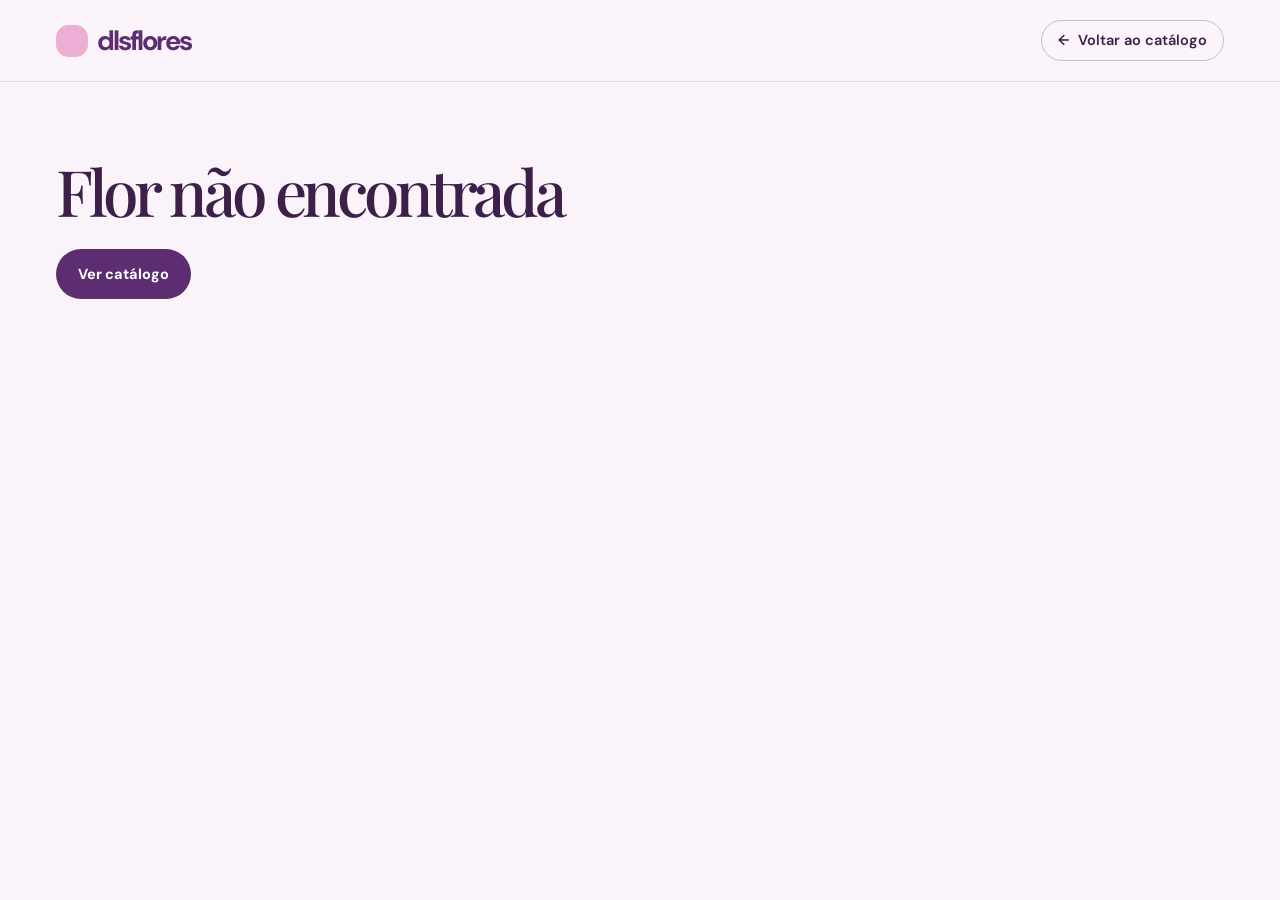
==== flor.html @ 9d29a703 "Abre cada flor em uma página de produto" ====
<!doctype html>
<html lang="pt-BR">
<head>
  <meta charset="utf-8">
  <meta name="viewport" content="width=device-width, initial-scale=1">
  <meta name="theme-color" content="#f8f0fa">
  <title>Flor de chenille | DLS Flores</title>
  <link rel="icon" href="assets/logo.jpg" type="image/jpeg">
  <link rel="preconnect" href="https://fonts.googleapis.com">
  <link rel="preconnect" href="https://fonts.gstatic.com" crossorigin>
  <link href="https://fonts.googleapis.com/css2?family=DM+Sans:wght@400;500;600;700&family=Playfair+Display:ital,wght@0,500;0,600;1,500&display=swap" rel="stylesheet">
  <link rel="stylesheet" href="style.css">
  <script src="catalogo.js" defer></script>
</head>
<body class="product-page">
  <a class="skip" href="#conteudo">Ir para o conteúdo</a>
  <header class="header">
    <div class="shell header-inner">
      <a class="brand" href="index.html" aria-label="DLS Flores, início">
        <span class="flower brand-flower" aria-hidden="true"></span>
        <span>dlsflores</span>
      </a>
      <nav aria-label="Navegação principal">
        <a class="nav-action" href="index.html#buques"><span aria-hidden="true">←</span> Voltar ao catálogo</a>
      </nav>
    </div>
  </header>

  <main class="shell product-main" id="conteudo">
    <div class="product-layout" hidden>
      <figure class="product-figure">
        <img id="product-image" width="720" height="720" fetchpriority="high" alt="">
        <figcaption>Imagem ilustrativa</figcaption>
      </figure>
      <section class="product-details" aria-labelledby="product-title">
        <p class="eyebrow"><span aria-hidden="true"></span> Flor artesanal de chenille</p>
        <h1 id="product-title"></h1>
        <form class="product-form" action="https://wa.me/554498405677" target="_blank" rel="noopener noreferrer">
          <fieldset>
            <legend>Escolha uma opção</legend>
            <label class="product-option">
              <input type="radio" name="formato" value="1 unidade" required>
              <span>1 unidade</span>
              <strong data-price></strong>
            </label>
            <label class="product-option">
              <input type="radio" name="formato" value="buquê com 3">
              <span>Buquê com 3</span>
              <strong data-price></strong>
            </label>
            <label class="product-option">
              <input type="radio" name="formato" value="buquê com 5">
              <span>Buquê com 5</span>
              <strong data-price></strong>
            </label>
          </fieldset>
          <button class="action product-send" type="submit">Enviar mensagem <span aria-hidden="true">↗</span></button>
          <p class="product-note">Abre o WhatsApp com a mensagem pronta.</p>
        </form>
      </section>
    </div>
    <div class="product-empty" hidden>
      <h1>Flor não encontrada</h1>
      <a class="action" href="index.html#buques">Ver catálogo</a>
    </div>
    <noscript>
      <p>Ative o JavaScript para conferir as opções desta flor.</p>
    </noscript>
  </main>
</body>
</html>
---- style.css ----
:root {
  --ink: #3d2049;
  --muted: #624c69;
  --plum: #5c2d70;
  --paper: #faf3fa;
  --rose: #f5c3e1;
  --serif: "Playfair Display", Georgia, serif;
  --sans: "DM Sans", Arial, sans-serif;
}

*, *::before, *::after { box-sizing: border-box; }
html { scroll-behavior: smooth; }
body { margin: 0; color: var(--ink); background: var(--paper); font-family: var(--sans); }
a { color: inherit; text-decoration: none; }
img { display: block; max-width: 100%; }
figure, h1, h2, p { margin: 0; }
a:focus-visible { outline: 2px solid #a24b90; outline-offset: 5px; }
section { scroll-margin-top: 24px; }
.shell { width: min(1220px, calc(100% - 112px)); margin-inline: auto; }
.skip { position: fixed; z-index: 3; top: 10px; left: 10px; padding: 12px 18px; background: white; transform: translateY(-150%); }
.skip:focus { transform: translateY(0); }

.header { border-bottom: 1px solid #e9dce9; background: #fbf5fb; }
.header-inner, .header nav, .brand { display: flex; align-items: center; }
.header-inner { min-height: 81px; justify-content: space-between; gap: 18px; }
.header nav { gap: clamp(15px, 3.2vw, 46px); font-size: .91rem; font-weight: 600; }
.header nav > a:first-child:hover, footer a:hover { text-decoration: underline; text-underline-offset: .35em; }
.brand { gap: 9px; color: var(--plum); font-size: 1.72rem; font-weight: 700; letter-spacing: -.078em; }
.flower {
  display: inline-block;
  flex: none;
  background: currentColor;
  clip-path: shape(from 50% 15%, curve to 75% 15% with 60% -4% / 72% 0%, curve to 85% 36% with 85% 9% / 91% 21%, curve to 85% 64% with 105% 32% / 105% 65%, curve to 75% 85% with 93% 80% / 87% 91%, curve to 50% 85% with 70% 103% / 56% 97%, curve to 25% 85% with 44% 97% / 30% 103%, curve to 15% 64% with 13% 91% / 7% 80%, curve to 15% 36% with -5% 65% / -5% 32%, curve to 25% 15% with 9% 21% / 15% 9%, curve to 50% 15% with 28% 0% / 40% -4%, close);
  border-radius: 40%;
}
.brand-flower { width: 32px; height: 32px; color: #edaed6; }
.nav-action { border: 1px solid #cfb6d2; border-radius: 100px; padding: 10px 16px; }
.nav-action span { margin-left: 6px; }
.nav-action:hover { background: #f1e2f3; }

.hero { overflow: hidden; background: radial-gradient(ellipse at 83% 25%, #f2e1f5 0, transparent 68%), var(--paper); }
.hero-inner { min-height: 690px; display: grid; grid-template-columns: 1.1fr .9fr; gap: 5%; align-items: center; padding-block: 50px 42px; }
.hero-copy { padding-bottom: 27px; }
.eyebrow { display: flex; align-items: center; gap: 10px; color: var(--plum); font-size: .72rem; font-weight: 700; letter-spacing: .17em; line-height: 1.6; text-transform: uppercase; }
.eyebrow > span { background: #a765a0; width: 7px; height: 7px; border-radius: 50%; flex: none; }
h1, h2 { font-family: var(--serif); font-weight: 500; letter-spacing: -.065em; }
h1 { margin-block: 22px 24px; font-size: clamp(3rem, 6.15vw, 6.1rem); line-height: 1.035; }
h1 em { color: #783e88; font-weight: 500; white-space: nowrap; }
.intro, .about p:not(.eyebrow) { font-size: 1.08rem; color: var(--muted); line-height: 1.75; }
.intro { max-width: 390px; }
.action { display: inline-flex; align-items: center; gap: 23px; padding: 15px 22px; margin-top: 30px; min-height: 50px; border-radius: 100px; background: var(--plum); color: white; font-size: .91rem; font-weight: 700; transition: background-color .2s; }
.action:hover { background: #733c86; }

.hero-figure { position: relative; width: min(100%, 490px); justify-self: end; }
.hero-image { width: 100%; aspect-ratio: 4 / 4.64; height: auto; object-fit: cover; object-position: 50% 55%; border-radius: 48% 48% 23px 23px / 38% 38% 23px 23px; background: #d2a7c7; }
figcaption { margin-top: 8px; color: var(--muted); text-align: right; font-size: .72rem; }
.sparkle { position: absolute; color: #844795; line-height: 1; pointer-events: none; }
.sparkle-large { right: 0; top: 6%; font-size: clamp(1.8rem, 4vw, 3.4rem); }
.sparkle-small { right: -3%; top: 14%; font-size: clamp(1rem, 2.1vw, 1.6rem); }
.stamp { position: absolute; bottom: 12%; left: -38px; width: 100px; aspect-ratio: 1; display: grid; place-items: center; transform: rotate(-12deg); }
.stamp-flower { position: absolute; inset: 0; color: var(--rose); }
.stamp > span:last-child { position: relative; text-align: center; font-size: .72rem; line-height: 1.22; letter-spacing: .12em; font-weight: 700; color: var(--plum); }

.gallery { background: #fbf5fb; border-top: 1px solid #ebdce8; }
.gallery-inner { padding-block: clamp(50px, 7vw, 94px); text-align: center; }
.gallery h2 { margin-top: 0; margin-bottom: 12px; }
.gallery p { color: var(--muted); line-height: 1.6; }
.gallery-grid {
  display: grid;
  grid-template-columns: repeat(3, minmax(0, 1fr));
  gap: clamp(12px, 2.4vw, 30px);
  margin: clamp(24px, 4vw, 44px) 0 0;
  padding: 0;
  list-style: none;
}
.gallery-card {
  display: flex;
  border-radius: clamp(12px, 2vw, 22px);
  border: 1px solid #ebdce8;
  background: #fffbff;
  text-align: left;
}
.gallery-card-link {
  display: flex;
  flex: 1;
  flex-direction: column;
  min-width: 0;
  overflow: hidden;
  border-radius: inherit;
}
.gallery-card img {
  width: 100%;
  height: auto;
  aspect-ratio: 1;
  object-fit: cover;
  background: #eee0f3;
}
.gallery-card-content {
  display: flex;
  flex: 1;
  flex-wrap: wrap;
  gap: 10px 18px;
  align-items: center;
  justify-content: space-between;
  padding: clamp(12px, 1.8vw, 22px);
}
.gallery-card h3 {
  margin: 0;
  font-family: var(--serif);
  font-size: clamp(1.15rem, 2.1vw, 1.55rem);
  font-weight: 600;
  line-height: 1.2;
}
.gallery-button {
  display: inline-flex;
  align-items: center;
  border: 1px solid #cfb6d2;
  border-radius: 100px;
  color: var(--plum);
  background: #fbf5fb;
  min-height: 44px;
  padding: 8px 12px;
  font-size: .85rem;
  font-weight: 700;
}
.gallery-button span { margin-left: 4px; }
.gallery-card-link:hover .gallery-button,
.gallery-card-link:focus-visible .gallery-button { background: #f1e2f3; }
.gallery .gallery-caption { margin-top: 12px; text-align: right; font-size: .75rem; }

.product-main { padding-block: clamp(24px, 5vw, 72px); }
.product-layout:not([hidden]) {
  display: grid;
  grid-template-columns: minmax(0, 1.18fr) minmax(0, 1fr);
  gap: clamp(20px, 4vw, 56px);
  align-items: start;
}
.product-figure img { width: 100%; height: auto; border-radius: clamp(14px, 2vw, 26px); background: #eee0f3; }
.product-details {
  padding: clamp(20px, 3.4vw, 44px);
  border: 1px solid #e6d2e6;
  border-radius: 24px;
  background: #fffbff;
}
.product-main h1 { font-size: clamp(2.35rem, 5vw, 4.5rem); margin-block: 12px 25px; }
.product-page .nav-action span { margin: 0 5px 0 0; }
.product-empty .action { margin-top: 0; }
.product-form fieldset { margin: 0; padding: 0; border: 0; }
.product-form legend { padding: 0; margin-bottom: 12px; color: var(--muted); }
.product-option {
  display: grid;
  grid-template-columns: auto 1fr auto;
  align-items: center;
  gap: 10px;
  min-height: 48px;
  padding: 9px 12px;
  border: 1px solid #e6d2e6;
  border-radius: 12px;
  cursor: pointer;
}
.product-option + .product-option { margin-top: 8px; }
.product-option:has(input:checked) { background: #f4e7f6; border-color: var(--plum); }
.product-option input { margin: 0; accent-color: var(--plum); }
.product-option strong { color: var(--plum); white-space: nowrap; }
.product-send { width: 100%; justify-content: center; margin-top: 20px; border: 0; font-family: inherit; cursor: pointer; }
.product-note { margin-top: 10px; color: var(--muted); font-size: .82rem; text-align: center; }
button:focus-visible { outline: 2px solid #a24b90; outline-offset: 3px; }

.about { background: #fffbf8; border-top: 1px solid #ebdce8; }
.about-inner { padding-block: clamp(58px, 8vw, 112px); display: grid; grid-template-columns: 1fr .88fr; gap: clamp(32px, 8%, 110px); align-items: center; }
.about-figure img { border-radius: 22px; width: 100%; height: auto; }
h2 { font-size: clamp(2.7rem, 5vw, 4.65rem); line-height: 1.05; margin-block: 12px 20px; }
.about p + p:not(.eyebrow) { margin-top: 13px; }
footer { color: #fae9f9; background: #4f285f; padding-bottom: calc(58px + env(safe-area-inset-bottom, 0px)); }
.footer-inner, .footer-brand { display: flex; align-items: center; gap: 16px; }
.footer-inner { justify-content: space-between; padding-block: 29px; }
.footer-brand img { width: 65px; height: 65px; border-radius: 12px; }
.footer-brand strong { font-size: 1rem; }
.footer-brand p, footer a { font-size: .82rem; }
.footer-brand p { margin-top: 5px; }
footer a { white-space: nowrap; }
footer a span { margin-left: 7px; }

.whatsapp-link {
  position: fixed;
  z-index: 2;
  right: calc(clamp(12px, 2.6vw, 32px) + env(safe-area-inset-right, 0px));
  bottom: calc(16px + env(safe-area-inset-bottom, 0px));
  display: grid;
  place-items: center;
  width: 56px;
  height: 56px;
  color: #fff;
  background: var(--plum);
  border: 1px solid var(--rose);
  border-radius: 50%;
  box-shadow: 0 4px 16px #3d204938;
}
.whatsapp-link:hover { background: #733c86; }

@media (max-width: 1000px) {
  .shell { width: calc(100% - 72px); }
  .hero-inner { min-height: auto; }
}
@media (max-width: 740px) {
  .shell { width: calc(100% - 44px); }
  .gallery-grid { grid-template-columns: repeat(2, minmax(0, 1fr)); }
  .product-layout:not([hidden]) { grid-template-columns: 1fr; }
  .header-inner { min-height: 66px; }
  .header nav { gap: 13px; font-size: .8rem; }
  .nav-action { padding: 8px 10px; }
  .nav-action span { margin-left: 2px; }
  .brand { font-size: 1.42rem; gap: 5px; }
  .brand-flower { width: 26px; height: 26px; }
  .hero-inner, .about-inner { grid-template-columns: 1fr; }
  .hero-inner { padding-block: 45px 26px; gap: 30px; }
  .hero-copy { padding-bottom: 0; }
  h1 { font-size: clamp(2.7rem, 10.1vw, 4.5rem); margin-block: 13px 18px; }
  .intro, .about p:not(.eyebrow) { font-size: 1rem; }
  .action { margin-top: 22px; }
  .hero-figure { justify-self: center; width: min(100% - 24px, 445px); }
  .stamp { left: -22px; width: 76px; }
  .stamp > span:last-child { font-size: .61rem; }
  .about-figure { grid-row: 2; }
  .about-inner { gap: 25px; }
}
@media (max-width: 380px) {
  .shell { width: calc(100% - 32px); }
  .footer-inner { align-items: flex-start; flex-direction: column; }
}
@media (prefers-reduced-motion: reduce) {
  html { scroll-behavior: auto; }
  .action { transition: none; }
}
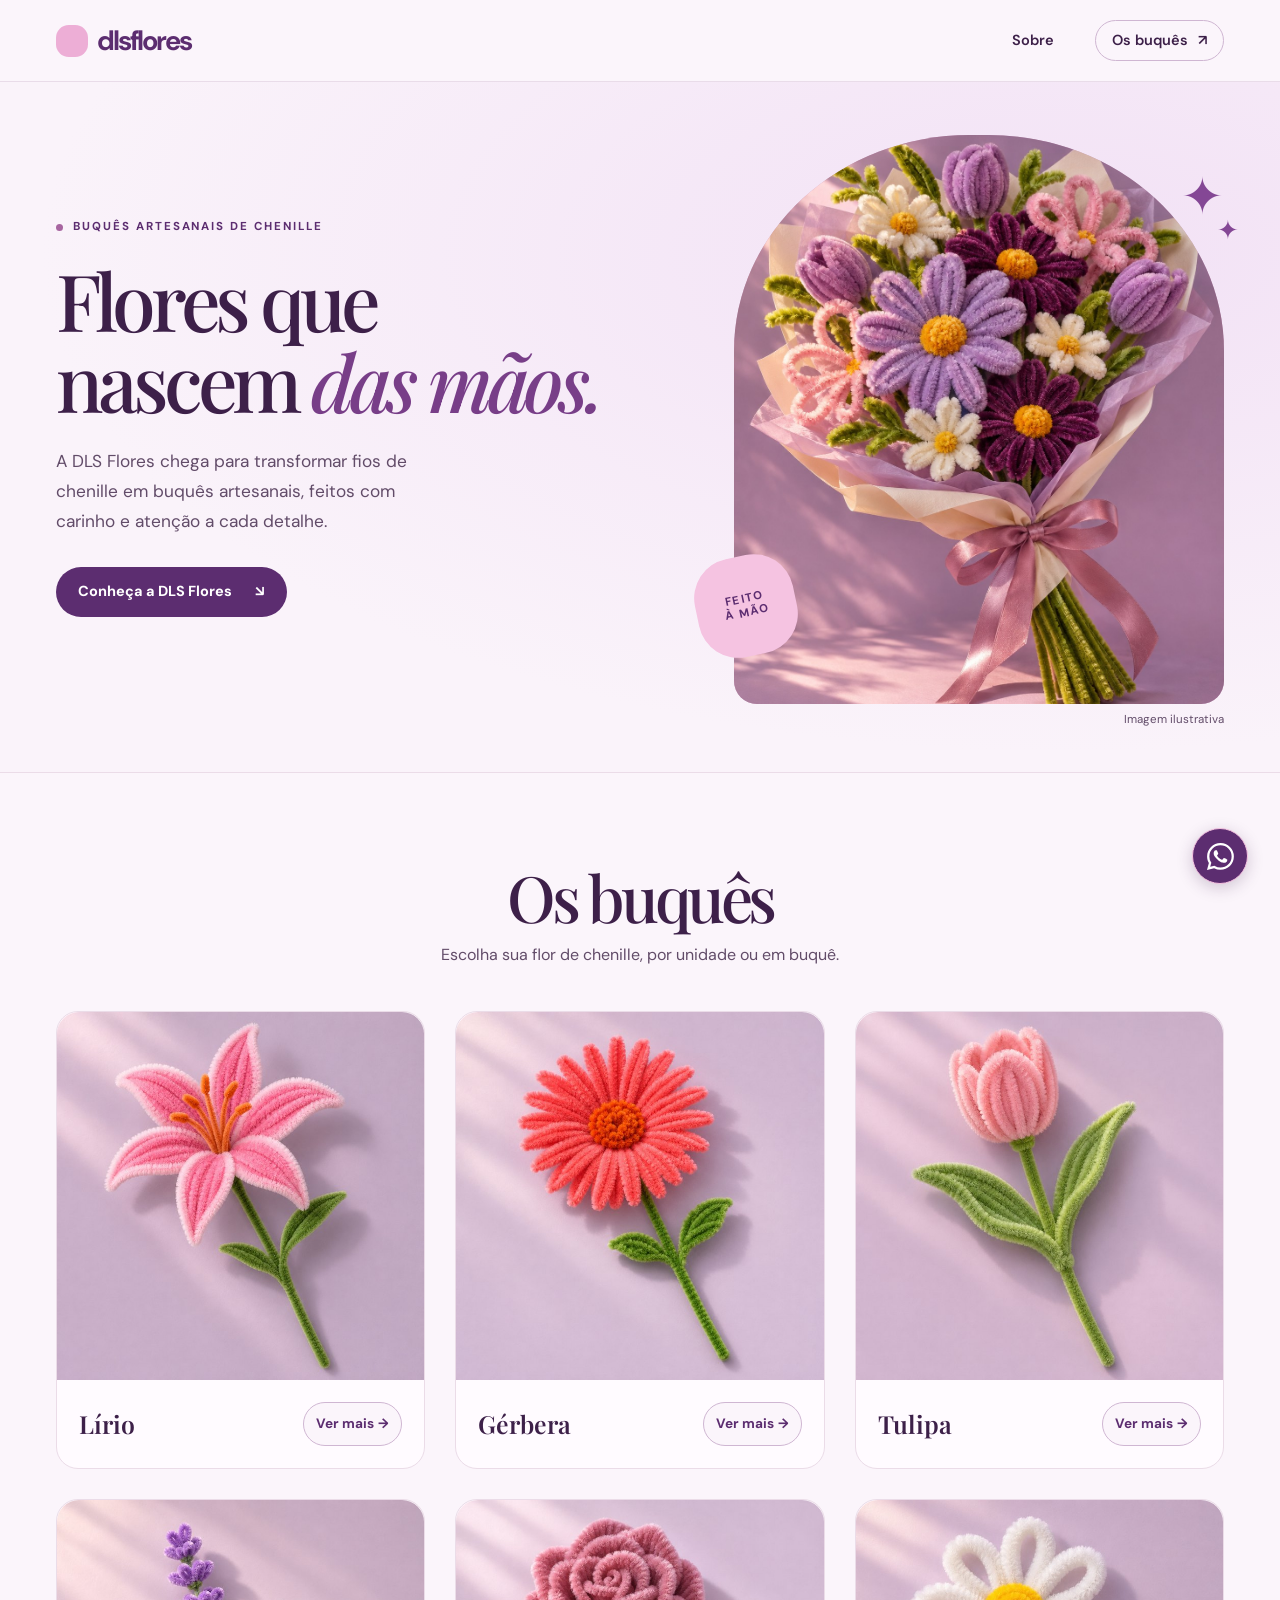
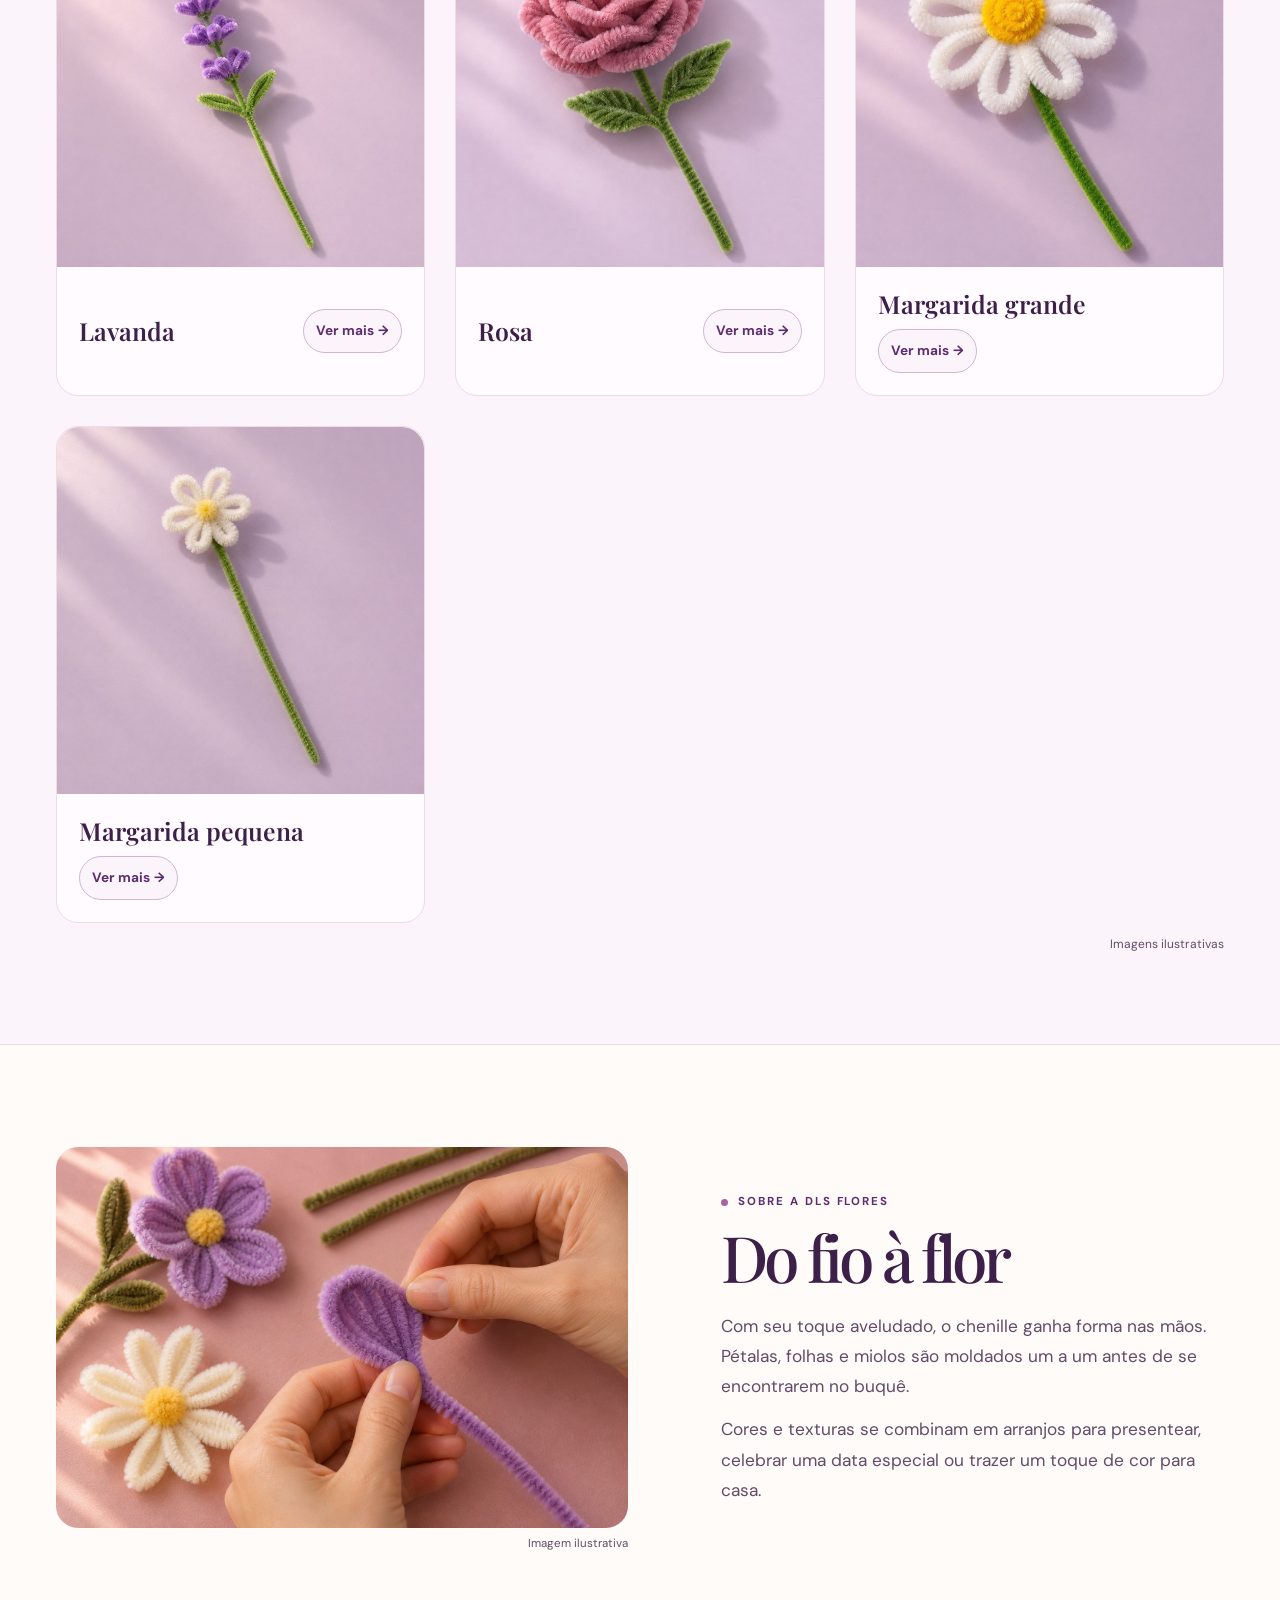
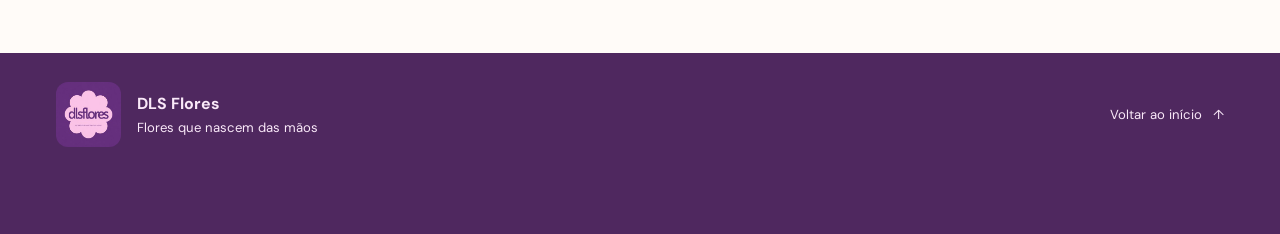
==== commit fea406af: "Navega entre produtos por fragmento na mesma aba" ====
--- a/flor.html
+++ b/flor.html
@@ -3,69 +3,13 @@
 <head>
   <meta charset="utf-8">
   <meta name="viewport" content="width=device-width, initial-scale=1">
-  <meta name="theme-color" content="#f8f0fa">
-  <title>Flor de chenille | DLS Flores</title>
-  <link rel="icon" href="assets/logo.jpg" type="image/jpeg">
-  <link rel="preconnect" href="https://fonts.googleapis.com">
-  <link rel="preconnect" href="https://fonts.gstatic.com" crossorigin>
-  <link href="https://fonts.googleapis.com/css2?family=DM+Sans:wght@400;500;600;700&family=Playfair+Display:ital,wght@0,500;0,600;1,500&display=swap" rel="stylesheet">
-  <link rel="stylesheet" href="style.css">
-  <script src="catalogo.js" defer></script>
+  <title>Catálogo | DLS Flores</title>
+  <script>
+    const model = new URLSearchParams(location.search).get("modelo");
+    location.replace("./#" + encodeURIComponent(model || "buques"));
+  </script>
 </head>
-<body class="product-page">
-  <a class="skip" href="#conteudo">Ir para o conteúdo</a>
-  <header class="header">
-    <div class="shell header-inner">
-      <a class="brand" href="index.html" aria-label="DLS Flores, início">
-        <span class="flower brand-flower" aria-hidden="true"></span>
-        <span>dlsflores</span>
-      </a>
-      <nav aria-label="Navegação principal">
-        <a class="nav-action" href="index.html#buques"><span aria-hidden="true">←</span> Voltar ao catálogo</a>
-      </nav>
-    </div>
-  </header>
-
-  <main class="shell product-main" id="conteudo">
-    <div class="product-layout" hidden>
-      <figure class="product-figure">
-        <img id="product-image" width="720" height="720" fetchpriority="high" alt="">
-        <figcaption>Imagem ilustrativa</figcaption>
-      </figure>
-      <section class="product-details" aria-labelledby="product-title">
-        <p class="eyebrow"><span aria-hidden="true"></span> Flor artesanal de chenille</p>
-        <h1 id="product-title"></h1>
-        <form class="product-form" action="https://wa.me/554498405677" target="_blank" rel="noopener noreferrer">
-          <fieldset>
-            <legend>Escolha uma opção</legend>
-            <label class="product-option">
-              <input type="radio" name="formato" value="1 unidade" required>
-              <span>1 unidade</span>
-              <strong data-price></strong>
-            </label>
-            <label class="product-option">
-              <input type="radio" name="formato" value="buquê com 3">
-              <span>Buquê com 3</span>
-              <strong data-price></strong>
-            </label>
-            <label class="product-option">
-              <input type="radio" name="formato" value="buquê com 5">
-              <span>Buquê com 5</span>
-              <strong data-price></strong>
-            </label>
-          </fieldset>
-          <button class="action product-send" type="submit">Enviar mensagem <span aria-hidden="true">↗</span></button>
-          <p class="product-note">Abre o WhatsApp com a mensagem pronta.</p>
-        </form>
-      </section>
-    </div>
-    <div class="product-empty" hidden>
-      <h1>Flor não encontrada</h1>
-      <a class="action" href="index.html#buques">Ver catálogo</a>
-    </div>
-    <noscript>
-      <p>Ative o JavaScript para conferir as opções desta flor.</p>
-    </noscript>
-  </main>
+<body>
+  <a href="./#buques">Voltar ao catálogo da DLS Flores</a>
 </body>
 </html>
